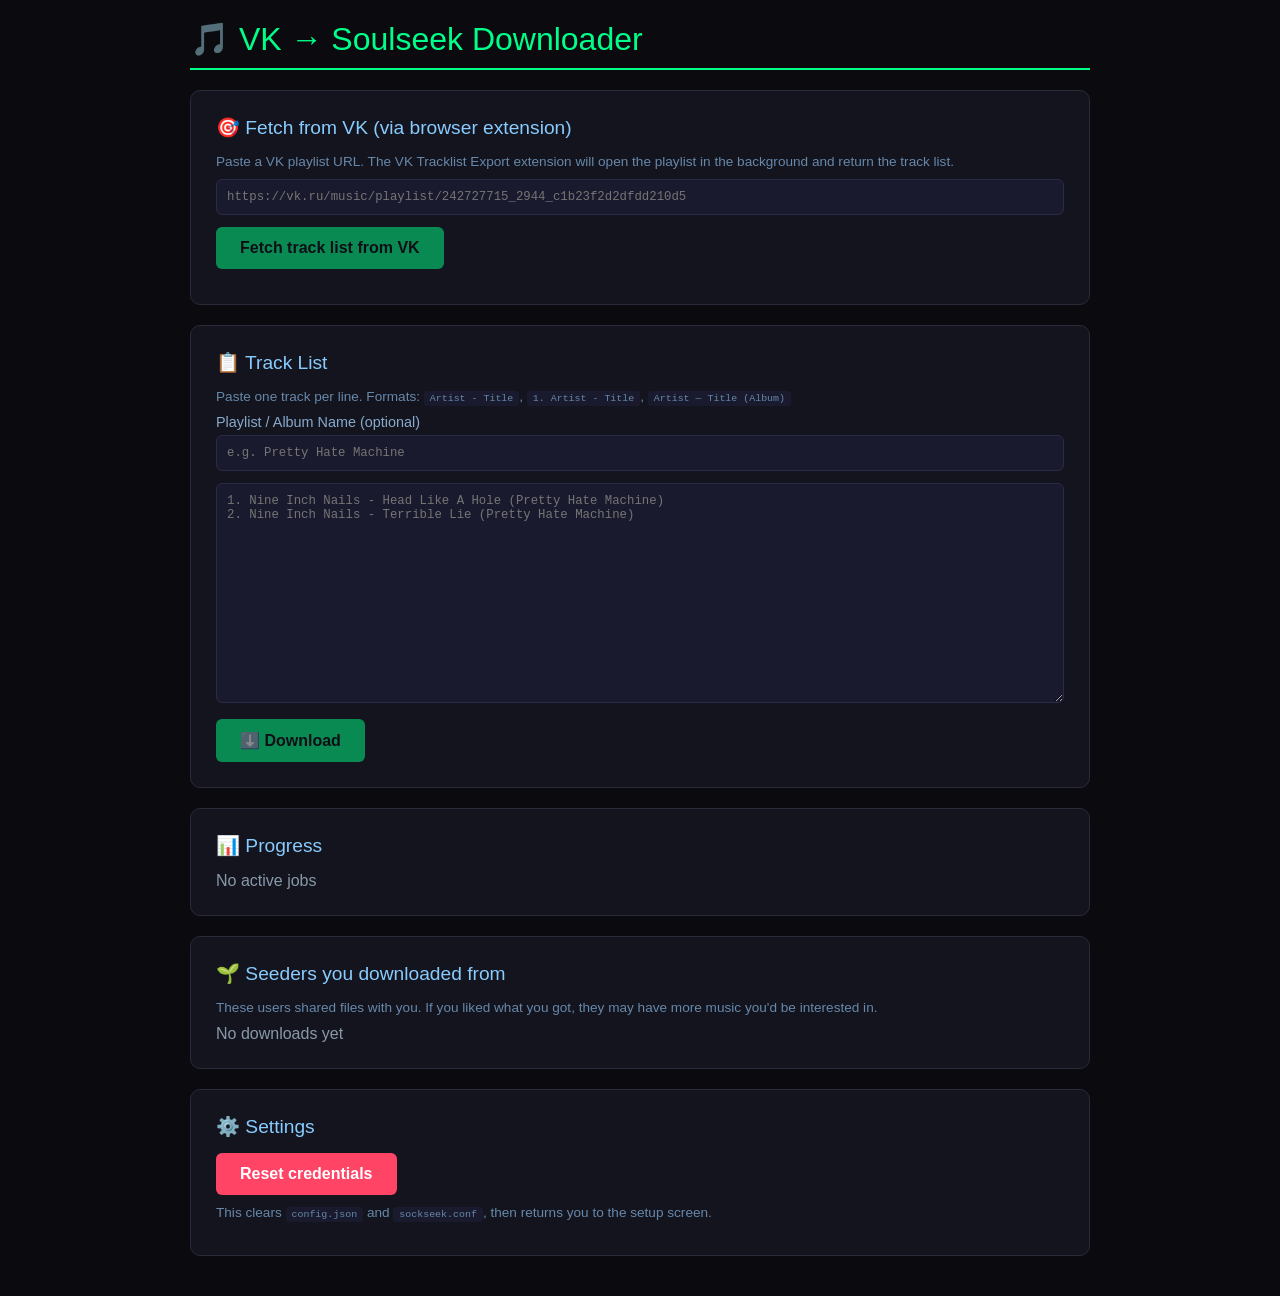
==== index.html @ e68a3dbe "initcomm" ====
<!DOCTYPE html>
<html lang="en">
<head>
    <meta charset="UTF-8">
    <title>VK → Soulseek Downloader</title>
    <link rel="stylesheet" href="/static/style.css">
</head>
<body>
<div class="container">
    <h1>🎵 VK → Soulseek Downloader</h1>

    <div class="card">
        <h2>🎯 Fetch from VK (via browser extension)</h2>
        <p class="hint">
            Paste a VK playlist URL. The VK Tracklist Export extension will open
            the playlist in the background and return the track list.
        </p>
        <input type="text" id="vkUrl"
               placeholder="https://vk.ru/music/playlist/242727715_2944_c1b23f2d2dfdd210d5">
        <button id="vkFetchBtn" disabled>Fetch track list from VK</button>
        <div id="vkStatus" class="hint"></div>
    </div>

    <div class="card">
        <h2>📋 Track List</h2>
        <p class="hint">
            Paste one track per line. Formats: <code>Artist - Title</code>,
            <code>1. Artist - Title</code>, <code>Artist — Title (Album)</code>
        </p>
        <label>Playlist / Album Name (optional)</label>
        <input type="text" id="playlistName" placeholder="e.g. Pretty Hate Machine">
        <textarea id="trackList" placeholder="1. Nine Inch Nails - Head Like A Hole (Pretty Hate Machine)
2. Nine Inch Nails - Terrible Lie (Pretty Hate Machine)"></textarea>
        <button id="downloadBtn" disabled>⬇️ Download</button>
    </div>

    <div class="card">
        <h2>📊 Progress</h2>
        <div id="jobsList">
            <div class="muted">No active jobs</div>
        </div>
    </div>

    <div class="card">
        <h2>🌱 Seeders you downloaded from</h2>
        <p class="hint">
            These users shared files with you. If you liked what you got,
            they may have more music you'd be interested in.
        </p>
        <div id="leechersList">
            <div class="muted">No downloads yet</div>
        </div>
    </div>

    <div class="card">
        <h2>⚙️ Settings</h2>
        <button id="resetBtn" class="danger">Reset credentials</button>
        <p class="hint" style="margin-top:10px;">
            This clears <code>config.json</code> and <code>sockseek.conf</code>,
            then returns you to the setup screen.
        </p>
    </div>
</div>

<script src="/static/app.js"></script>
</body>
</html>
---- static/style.css ----
/* static/style.css */
* { margin: 0; padding: 0; box-sizing: border-box; }
body {
    font-family: 'Segoe UI', sans-serif;
    background: #0a0a0f;
    color: #d0d0d0;
    padding: 20px;
}
.container { max-width: 900px; margin: 0 auto; }

h1 {
    color: #00ff88;
    border-bottom: 2px solid #00ff88;
    padding-bottom: 10px;
    margin-bottom: 20px;
    font-weight: 300;
}

.card {
    background: #14141e;
    border: 1px solid #2a2a3a;
    border-radius: 10px;
    padding: 25px;
    margin-bottom: 20px;
}
.card h2 {
    color: #88ccff;
    margin-bottom: 15px;
    font-weight: 300;
    font-size: 1.2em;
}

label { display: block; margin-bottom: 5px; color: #88aacc; font-size: 0.9em; }

input[type="text"],
textarea {
    width: 100%;
    padding: 10px;
    background: #1a1a2e;
    border: 1px solid #2a2a4a;
    color: #d0d0d0;
    border-radius: 6px;
    margin-bottom: 12px;
    font-family: monospace;
    font-size: 0.95em;
}
input[type="text"]:focus,
textarea:focus { outline: none; border-color: #00ff88; }
textarea { min-height: 220px; resize: vertical; }

button {
    background: #00ff88;
    color: #0a0a0f;
    border: none;
    padding: 12px 24px;
    border-radius: 6px;
    font-weight: bold;
    font-size: 1em;
    cursor: pointer;
}
button:hover { background: #00cc66; }
button:disabled { opacity: 0.5; cursor: not-allowed; }

button.small { padding: 4px 10px; font-size: 0.75em; }
button.danger { background: #ff4466; color: #fff; }
button.danger:hover { background: #cc0033; }

.hint { color: #6688aa; font-size: 0.85em; margin-bottom: 10px; }
.hint code {
    background: #1a1a2e;
    padding: 2px 6px;
    border-radius: 3px;
    font-size: 0.9em;
}
.muted { color: #8899aa; }

.progress { height: 6px; background: #2a2a4a; border-radius: 3px; margin: 8px 0; overflow: hidden; }
.progress-fill { height: 100%; background: #00ff88; transition: width 0.3s; }

.job {
    background: #1a1a2e;
    padding: 12px;
    border-radius: 6px;
    margin-bottom: 8px;
    border-left: 3px solid #ffaa00;
}
.job.complete { border-left-color: #00ff88; }
.job.partial { border-left-color: #ffaa00; }
.job.error { border-left-color: #ff4466; }

.job-header {
    display: flex;
    justify-content: space-between;
    align-items: center;
    margin-bottom: 6px;
}

.job-stats { font-size: 0.8em; color: #8899aa; }

pre {
    background: #0a0a0f;
    padding: 10px;
    border-radius: 6px;
    font-size: 0.75em;
    max-height: 300px;
    overflow-y: auto;
    color: #8899aa;
    margin-top: 8px;
    white-space: pre-wrap;
    word-break: break-all;
}

.leecher-row {
    display: flex;
    justify-content: space-between;
    padding: 6px 0;
    border-bottom: 1px solid #2a2a4a;
}
.leecher-row:last-child { border-bottom: none; }
.leecher-name { color: #88ccff; font-family: monospace; }
.leecher-count { color: #8899aa; font-size: 0.85em; }
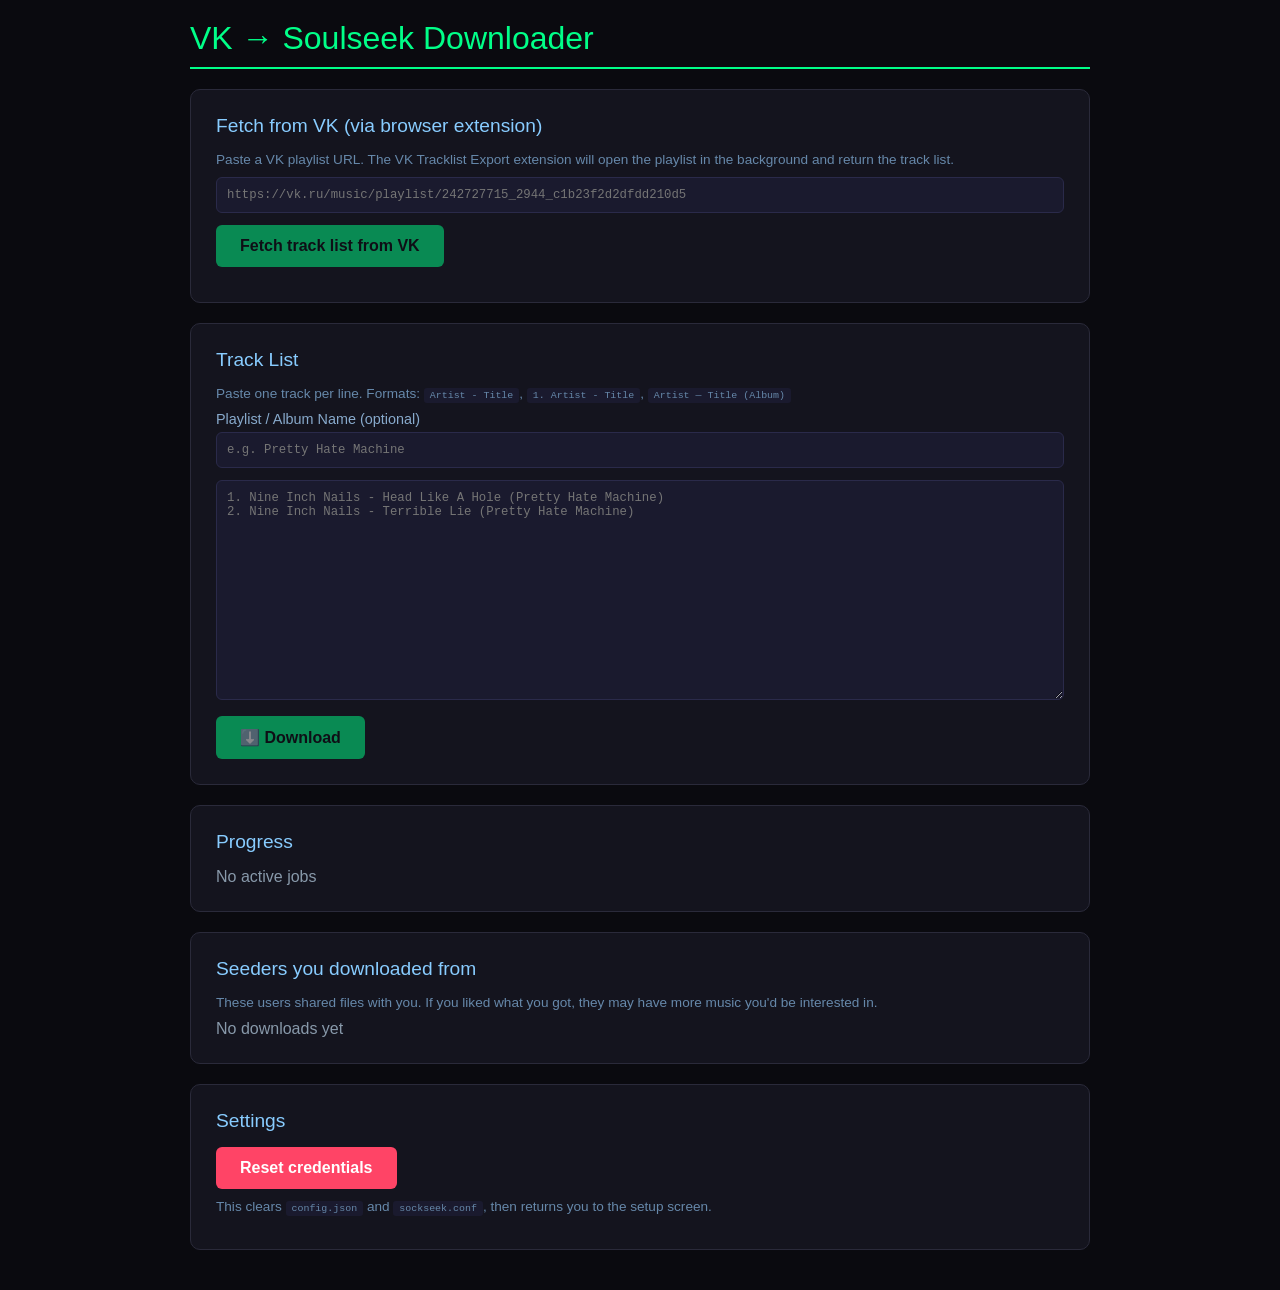
==== commit c5365835: "extension setup" ====
--- a/index.html
+++ b/index.html
@@ -7,10 +7,10 @@
 </head>
 <body>
 <div class="container">
-    <h1>🎵 VK → Soulseek Downloader</h1>
+    <h1>VK → Soulseek Downloader</h1>
 
     <div class="card">
-        <h2>🎯 Fetch from VK (via browser extension)</h2>
+        <h2>Fetch from VK (via browser extension)</h2>
         <p class="hint">
             Paste a VK playlist URL. The VK Tracklist Export extension will open
             the playlist in the background and return the track list.
@@ -22,7 +22,7 @@
     </div>
 
     <div class="card">
-        <h2>📋 Track List</h2>
+        <h2>Track List</h2>
         <p class="hint">
             Paste one track per line. Formats: <code>Artist - Title</code>,
             <code>1. Artist - Title</code>, <code>Artist — Title (Album)</code>
@@ -35,14 +35,14 @@
     </div>
 
     <div class="card">
-        <h2>📊 Progress</h2>
+        <h2>Progress</h2>
         <div id="jobsList">
             <div class="muted">No active jobs</div>
         </div>
     </div>
 
     <div class="card">
-        <h2>🌱 Seeders you downloaded from</h2>
+        <h2>Seeders you downloaded from</h2>
         <p class="hint">
             These users shared files with you. If you liked what you got,
             they may have more music you'd be interested in.
@@ -53,7 +53,7 @@
     </div>
 
     <div class="card">
-        <h2>⚙️ Settings</h2>
+        <h2>Settings</h2>
         <button id="resetBtn" class="danger">Reset credentials</button>
         <p class="hint" style="margin-top:10px;">
             This clears <code>config.json</code> and <code>sockseek.conf</code>,
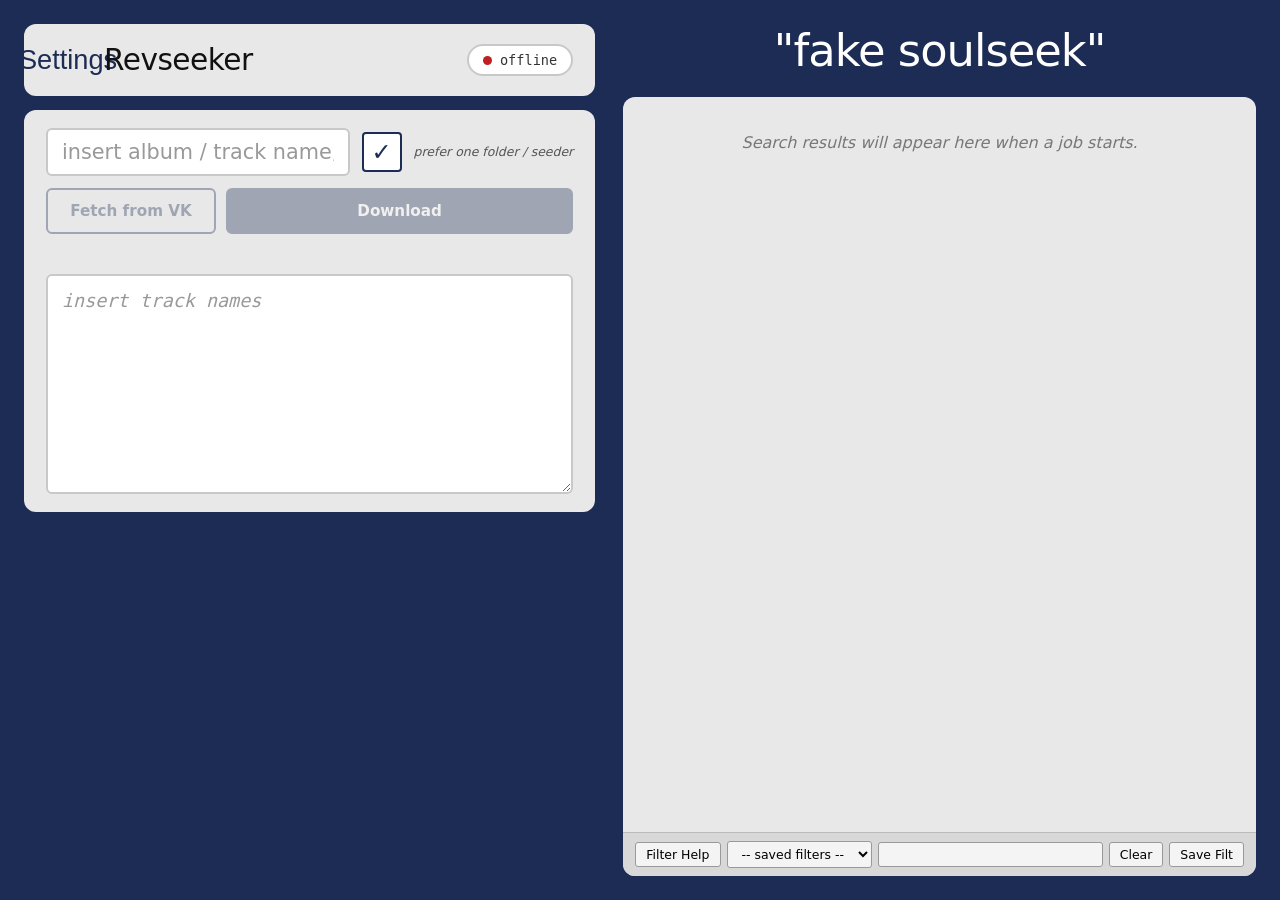
==== commit eced8b22: "frontend v2 - works only on chromium (no firefox)" ====
--- a/index.html
+++ b/index.html
@@ -2,63 +2,105 @@
 <html lang="en">
 <head>
     <meta charset="UTF-8">
-    <title>VK → Soulseek Downloader</title>
+    <title>Revseeker</title>
     <link rel="stylesheet" href="/static/style.css">
 </head>
 <body>
-<div class="container">
-    <h1>VK → Soulseek Downloader</h1>
+<div class="app">
 
-    <div class="card">
-        <h2>Fetch from VK (via browser extension)</h2>
-        <p class="hint">
-            Paste a VK playlist URL. The VK Tracklist Export extension will open
-            the playlist in the background and return the track list.
-        </p>
-        <input type="text" id="vkUrl"
-               placeholder="https://vk.ru/music/playlist/242727715_2944_c1b23f2d2dfdd210d5">
-        <button id="vkFetchBtn" disabled>Fetch track list from VK</button>
-        <div id="vkStatus" class="hint"></div>
+    <!-- LEFT COLUMN -->
+    <div class="left">
+
+        <header class="brand">
+            <button class="brand-btn" id="settingsBtn" title="Settings" aria-label="Open settings">Settings</button>
+            <div class="brand-name">Revseeker</div>
+            <div class="brand-spacer"></div>
+            <div class="account-chip" id="accountChip">
+                <span class="dot" id="accountDot"></span>
+                <span id="accountLabel">checking</span>
+            </div>
+        </header>
+
+        <div class="settings-panel hidden" id="settingsPanel">
+            <div class="settings-row">
+                <div>
+                    <div class="settings-title">Soulseek account</div>
+                    <div class="settings-value" id="settingsUser">&mdash;</div>
+                </div>
+                <button id="resetBtn" class="danger-btn">Reset credentials</button>
+            </div>
+            <div class="settings-row">
+                <div>
+                    <div class="settings-title">Download folder</div>
+                    <div class="settings-value" id="settingsOutput">&mdash;</div>
+                </div>
+            </div>
+            <div class="settings-hint">
+                Resetting clears <code>config.json</code> and <code>sockseek.conf</code>,
+                then returns you to the setup screen.
+            </div>
+        </div>
+
+        <div class="input-block">
+
+            <div class="album-row">
+                <input type="text" id="albumOrLink"
+                       placeholder="insert album / track name, or paste a VK playlist URL"
+                       spellcheck="false">
+                <label class="tickbox" title="Keep every track from one seeder folder">
+                    <input type="checkbox" id="preferOneSeeder" checked>
+                    <span class="box"></span>
+                </label>
+                <span class="tick-hint">prefer one folder / seeder</span>
+            </div>
+
+            <div class="action-row">
+                <button id="vkFetchBtn" class="secondary" disabled>Fetch from VK</button>
+                <button id="downloadBtn" class="primary" disabled>Download</button>
+            </div>
+
+            <div id="vkStatus" class="status"></div>
+
+            <textarea id="trackList"
+                      placeholder="insert track names"
+                      spellcheck="false"></textarea>
+        </div>
+
+        <div class="logs-block hidden" id="logsBlock">
+            <div class="logs-header">
+                <div class="logs-title">logs</div>
+                <button class="ghost-sm" id="clearLogsBtn" title="Hide finished jobs">clear finished</button>
+            </div>
+            <div id="jobsList" class="logs-body"></div>
+        </div>
+
+        <div class="seeders-block hidden" id="seedersBlock">
+            <div class="logs-title">seeders</div>
+            <div id="leechersList" class="logs-body"></div>
+        </div>
+
     </div>
 
-    <div class="card">
-        <h2>Track List</h2>
-        <p class="hint">
-            Paste one track per line. Formats: <code>Artist - Title</code>,
-            <code>1. Artist - Title</code>, <code>Artist — Title (Album)</code>
-        </p>
-        <label>Playlist / Album Name (optional)</label>
-        <input type="text" id="playlistName" placeholder="e.g. Pretty Hate Machine">
-        <textarea id="trackList" placeholder="1. Nine Inch Nails - Head Like A Hole (Pretty Hate Machine)
-2. Nine Inch Nails - Terrible Lie (Pretty Hate Machine)"></textarea>
-        <button id="downloadBtn" disabled>⬇️ Download</button>
-    </div>
+    <!-- RIGHT COLUMN -->
+    <div class="right">
 
-    <div class="card">
-        <h2>Progress</h2>
-        <div id="jobsList">
-            <div class="muted">No active jobs</div>
+        <h1 class="right-heading">"fake soulseek"</h1>
+
+        <div class="browse-window">
+            <div class="browse-scroll" id="browseScroll">
+                <div class="muted" style="padding: 24px; text-align: center;">
+                    Search results will appear here when a job starts.
+                </div>
+            </div>
+
+            <div class="browse-footer">
+                <button class="bf-btn">Filter Help</button>
+                <select class="bf-select"><option>-- saved filters --</option></select>
+                <input type="text" class="bf-input">
+                <button class="bf-btn">Clear</button>
+                <button class="bf-btn">Save Filt</button>
+            </div>
         </div>
-    </div>
-
-    <div class="card">
-        <h2>Seeders you downloaded from</h2>
-        <p class="hint">
-            These users shared files with you. If you liked what you got,
-            they may have more music you'd be interested in.
-        </p>
-        <div id="leechersList">
-            <div class="muted">No downloads yet</div>
-        </div>
-    </div>
-
-    <div class="card">
-        <h2>Settings</h2>
-        <button id="resetBtn" class="danger">Reset credentials</button>
-        <p class="hint" style="margin-top:10px;">
-            This clears <code>config.json</code> and <code>sockseek.conf</code>,
-            then returns you to the setup screen.
-        </p>
     </div>
 </div>
 
--- a/static/style.css
+++ b/static/style.css
@@ -1,121 +1,558 @@
 /* static/style.css */
 * { margin: 0; padding: 0; box-sizing: border-box; }
+
 body {
-    font-family: 'Segoe UI', sans-serif;
-    background: #0a0a0f;
-    color: #d0d0d0;
-    padding: 20px;
-}
-.container { max-width: 900px; margin: 0 auto; }
-
-h1 {
-    color: #00ff88;
-    border-bottom: 2px solid #00ff88;
-    padding-bottom: 10px;
-    margin-bottom: 20px;
-    font-weight: 300;
-}
-
-.card {
-    background: #14141e;
-    border: 1px solid #2a2a3a;
+    font-family: 'Segoe UI', 'Inter', system-ui, sans-serif;
+    background: #1c2c54;
+    color: #111;
+    height: 100vh;
+    overflow: hidden;
+}
+
+.app {
+    display: grid;
+    grid-template-columns: minmax(520px, 1fr) minmax(520px, 1.1fr);
+    gap: 24px;
+    height: 100vh;
+    padding: 24px;
+}
+
+/* ─────────────────────────── LEFT ─────────────────────────── */
+
+.left {
+    display: flex;
+    flex-direction: column;
+    gap: 14px;
+    overflow-y: auto;
+    padding-right: 4px;
+}
+
+.brand {
+    display: flex;
+    align-items: center;
+    gap: 14px;
+    background: #e8e8e8;
+    padding: 14px 22px;
+    border-radius: 12px;
+    flex-shrink: 0;
+}
+.brand-btn {
+    width: 44px;
+    height: 44px;
+    border: none;
+    background: transparent;
+    font-size: 1.7em;
+    color: #1c2c54;
+    cursor: pointer;
+    border-radius: 8px;
+    display: flex;
+    align-items: center;
+    justify-content: center;
+    transition: background 0.15s;
+    padding: 0;
+}
+.brand-btn:hover { background: #d4d4d4; }
+.brand-btn:active { background: #b8b8b8; }
+.brand-name {
+    font-size: 1.85em;
+    font-weight: 400;
+    color: #111;
+    letter-spacing: -0.5px;
+    user-select: none;
+}
+.brand-spacer { flex: 1; }
+.account-chip {
+    display: flex;
+    align-items: center;
+    gap: 8px;
+    padding: 6px 14px;
+    background: #fff;
+    border: 2px solid #c8c8c8;
+    border-radius: 999px;
+    font-size: 0.85em;
+    color: #333;
+    font-family: 'Consolas', monospace;
+}
+.account-chip .dot {
+    width: 9px; height: 9px;
+    border-radius: 50%;
+    background: #999;
+    flex-shrink: 0;
+}
+.account-chip.ok .dot   { background: #1a7a3a; }
+.account-chip.warn .dot { background: #c08020; }
+.account-chip.bad .dot  { background: #c02020; }
+
+/* ──────────── Banners (warnings) ──────────── */
+
+.banner {
+    display: flex;
+    align-items: flex-start;
+    gap: 14px;
+    background: #fff3e0;
+    border: 2px solid #e8a648;
     border-radius: 10px;
-    padding: 25px;
-    margin-bottom: 20px;
-}
-.card h2 {
-    color: #88ccff;
-    margin-bottom: 15px;
-    font-weight: 300;
-    font-size: 1.2em;
-}
-
-label { display: block; margin-bottom: 5px; color: #88aacc; font-size: 0.9em; }
-
-input[type="text"],
-textarea {
+    padding: 14px 18px;
+    flex-shrink: 0;
+}
+.banner-icon {
+    font-size: 1.5em;
+    color: #c07010;
+    line-height: 1;
+    flex-shrink: 0;
+}
+.banner-body { flex: 1; }
+.banner-title {
+    font-weight: 600;
+    color: #8a5010;
+    margin-bottom: 4px;
+    font-size: 0.95em;
+}
+.banner-text {
+    font-size: 0.85em;
+    color: #6a4010;
+    line-height: 1.45;
+}
+.banner-text code {
+    background: #f0d8b8;
+    padding: 1px 5px;
+    border-radius: 3px;
+    font-size: 0.95em;
+}
+.banner-btn {
+    padding: 7px 16px;
+    background: #e8a648;
+    border: none;
+    color: #fff;
+    border-radius: 6px;
+    font-weight: 600;
+    font-size: 0.85em;
+    cursor: pointer;
+    font-family: inherit;
+    flex-shrink: 0;
+}
+.banner-btn:hover { background: #c08010; }
+.banner-input-row {
+    display: flex;
+    gap: 8px;
+    margin-top: 10px;
+}
+.banner-input-row input {
+    flex: 1;
+    padding: 8px 12px;
+    border: 2px solid #e8a648;
+    border-radius: 6px;
+    font-family: 'Consolas', monospace;
+    font-size: 0.9em;
+    background: #fff;
+}
+.banner-input-row input:focus { outline: none; border-color: #c08010; }
+
+/* ──────────── Settings panel ──────────── */
+
+.settings-panel {
+    background: #e8e8e8;
+    border-radius: 12px;
+    padding: 18px 24px;
+    display: flex;
+    flex-direction: column;
+    gap: 14px;
+    flex-shrink: 0;
+}
+.settings-row {
+    display: flex;
+    justify-content: space-between;
+    align-items: center;
+    gap: 16px;
+}
+.settings-title {
+    font-size: 0.75em;
+    color: #666;
+    text-transform: uppercase;
+    letter-spacing: 0.5px;
+    margin-bottom: 2px;
+}
+.settings-value {
+    font-family: 'Consolas', monospace;
+    font-size: 0.92em;
+    color: #111;
+    word-break: break-all;
+}
+.settings-hint {
+    font-size: 0.78em;
+    color: #555;
+    border-top: 1px solid #d0d0d0;
+    padding-top: 10px;
+    line-height: 1.4;
+}
+.settings-hint code {
+    background: #d8d8d8;
+    padding: 1px 5px;
+    border-radius: 3px;
+}
+.danger-btn {
+    padding: 8px 14px;
+    background: transparent;
+    border: 2px solid #c02020;
+    color: #c02020;
+    border-radius: 6px;
+    font-weight: 600;
+    font-size: 0.85em;
+    cursor: pointer;
+    font-family: inherit;
+    flex-shrink: 0;
+}
+.danger-btn:hover { background: #c02020; color: #fff; }
+
+/* ──────────── Input block ──────────── */
+
+.input-block {
+    background: #e8e8e8;
+    border-radius: 12px;
+    padding: 18px 22px;
+    display: flex;
+    flex-direction: column;
+    gap: 12px;
+    flex-shrink: 0;
+}
+
+.album-row {
+    display: flex;
+    align-items: center;
+    gap: 12px;
+}
+#albumOrLink {
+    flex: 1;
+    font-size: 1.3em;
+    padding: 10px 14px;
+    background: #fff;
+    border: 2px solid #c8c8c8;
+    border-radius: 6px;
+    font-family: inherit;
+}
+#albumOrLink:focus { outline: none; border-color: #1c2c54; }
+#albumOrLink::placeholder { color: #999; }
+
+.tickbox {
+    display: flex;
+    align-items: center;
+    cursor: pointer;
+    flex-shrink: 0;
+}
+.tickbox input { display: none; }
+.tickbox .box {
+    width: 40px;
+    height: 40px;
+    background: #fff;
+    border: 2px solid #c8c8c8;
+    border-radius: 4px;
+    position: relative;
+    transition: border-color 0.15s;
+}
+.tickbox:hover .box { border-color: #1c2c54; }
+.tickbox input:checked + .box { border-color: #1c2c54; }
+.tickbox input:checked + .box::after {
+    content: '✓';
+    position: absolute;
+    inset: 0;
+    display: flex;
+    align-items: center;
+    justify-content: center;
+    color: #1c2c54;
+    font-weight: bold;
+    font-size: 1.5em;
+}
+.tick-hint {
+    font-size: 0.78em;
+    color: #555;
+    font-style: italic;
+    max-width: 160px;
+    line-height: 1.3;
+}
+
+.action-row {
+    display: flex;
+    gap: 10px;
+}
+.action-row button {
+    padding: 12px 22px;
+    border: 2px solid #1c2c54;
+    background: transparent;
+    color: #1c2c54;
+    font-weight: 600;
+    font-size: 0.95em;
+    border-radius: 6px;
+    cursor: pointer;
+    font-family: inherit;
+    transition: background 0.15s, color 0.15s;
+}
+.action-row button:hover:not(:disabled) {
+    background: #1c2c54;
+    color: #fff;
+}
+.action-row button:disabled { opacity: 0.35; cursor: not-allowed; }
+
+.action-row button.primary {
+    background: #1c2c54;
+    color: #fff;
+    flex: 1;
+}
+.action-row button.primary:hover:not(:disabled) { background: #2a3f70; }
+.action-row button.secondary { min-width: 170px; }
+
+.status {
+    font-size: 0.85em;
+    min-height: 1.2em;
+    color: #1c2c54;
+    line-height: 1.4;
+}
+.status.error { color: #c02020; }
+.status.success { color: #1a7a3a; }
+.status.info { color: #1c2c54; }
+
+#trackList {
     width: 100%;
-    padding: 10px;
-    background: #1a1a2e;
-    border: 1px solid #2a2a4a;
-    color: #d0d0d0;
+    min-height: 220px;
+    background: #fff;
+    border: 2px solid #c8c8c8;
     border-radius: 6px;
-    margin-bottom: 12px;
-    font-family: monospace;
+    padding: 12px 14px;
+    font-size: 1.15em;
+    font-family: 'Consolas', monospace;
+    resize: vertical;
+    line-height: 1.4;
+}
+#trackList:focus { outline: none; border-color: #1c2c54; }
+#trackList::placeholder { color: #999; font-style: italic; }
+
+/* ──────────── Logs + Seeders ──────────── */
+
+.logs-block, .seeders-block {
+    background: #e8e8e8;
+    border-radius: 12px;
+    padding: 14px 20px 18px;
+    display: flex;
+    flex-direction: column;
+    min-height: 0;
+    flex-shrink: 0;
+}
+.logs-header {
+    display: flex;
+    justify-content: space-between;
+    align-items: center;
+    margin-bottom: 8px;
+}
+.logs-title {
+    font-size: 1.35em;
+    color: #111;
+    font-weight: 400;
+}
+.logs-body {
+    overflow-y: auto;
+    font-family: 'Consolas', monospace;
+    font-size: 0.78em;
+    line-height: 1.5;
+    max-height: 340px;
+    flex: 1;
+    min-height: 40px;
+}
+.seeders-block .logs-body { max-height: 180px; }
+
+.ghost-sm {
+    background: transparent;
+    border: 1px solid #999;
+    color: #555;
+    padding: 3px 10px;
+    border-radius: 4px;
+    font-size: 0.75em;
+    cursor: pointer;
+    font-family: inherit;
+}
+.ghost-sm:hover { background: #dcdcdc; color: #111; }
+
+.muted { color: #777; font-style: italic; font-family: inherit; }
+
+.job {
+    padding: 8px 12px;
+    background: #fff;
+    border-left: 3px solid #1c2c54;
+    border-radius: 4px;
+    margin-bottom: 6px;
+    font-family: 'Consolas', monospace;
+}
+.job.complete { border-left-color: #1a7a3a; }
+.job.partial  { border-left-color: #c08020; }
+.job.error    { border-left-color: #c02020; }
+.job.running  { border-left-color: #1c2c54; }
+.job.starting { border-left-color: #1c2c54; }
+.job.searching { border-left-color: #7a3ab0; }
+
+.job-header {
+    display: flex;
+    justify-content: space-between;
+    align-items: center;
+    margin-bottom: 4px;
     font-size: 0.95em;
 }
-input[type="text"]:focus,
-textarea:focus { outline: none; border-color: #00ff88; }
-textarea { min-height: 220px; resize: vertical; }
-
-button {
-    background: #00ff88;
-    color: #0a0a0f;
-    border: none;
-    padding: 12px 24px;
-    border-radius: 6px;
-    font-weight: bold;
-    font-size: 1em;
-    cursor: pointer;
-}
-button:hover { background: #00cc66; }
-button:disabled { opacity: 0.5; cursor: not-allowed; }
-
-button.small { padding: 4px 10px; font-size: 0.75em; }
-button.danger { background: #ff4466; color: #fff; }
-button.danger:hover { background: #cc0033; }
-
-.hint { color: #6688aa; font-size: 0.85em; margin-bottom: 10px; }
-.hint code {
-    background: #1a1a2e;
-    padding: 2px 6px;
+.job button.small {
+    padding: 2px 8px;
+    font-size: 0.85em;
+    background: transparent;
+    border: 1px solid #999;
     border-radius: 3px;
-    font-size: 0.9em;
-}
-.muted { color: #8899aa; }
-
-.progress { height: 6px; background: #2a2a4a; border-radius: 3px; margin: 8px 0; overflow: hidden; }
-.progress-fill { height: 100%; background: #00ff88; transition: width 0.3s; }
-
-.job {
-    background: #1a1a2e;
-    padding: 12px;
-    border-radius: 6px;
-    margin-bottom: 8px;
-    border-left: 3px solid #ffaa00;
-}
-.job.complete { border-left-color: #00ff88; }
-.job.partial { border-left-color: #ffaa00; }
-.job.error { border-left-color: #ff4466; }
-
-.job-header {
-    display: flex;
-    justify-content: space-between;
-    align-items: center;
-    margin-bottom: 6px;
-}
-
-.job-stats { font-size: 0.8em; color: #8899aa; }
-
-pre {
-    background: #0a0a0f;
-    padding: 10px;
-    border-radius: 6px;
-    font-size: 0.75em;
-    max-height: 300px;
+    cursor: pointer;
+    font-family: inherit;
+}
+.job button.small:hover { background: #eee; }
+.job-stats { font-size: 0.9em; color: #555; }
+.job pre {
+    margin-top: 6px;
+    font-size: 0.85em;
+    max-height: 120px;
     overflow-y: auto;
-    color: #8899aa;
-    margin-top: 8px;
+    color: #444;
     white-space: pre-wrap;
     word-break: break-all;
-}
+    font-family: inherit;
+}
+.progress {
+    height: 3px;
+    background: #ccc;
+    border-radius: 2px;
+    margin: 6px 0;
+    overflow: hidden;
+}
+.progress-fill {
+    height: 100%;
+    background: #1c2c54;
+    transition: width 0.3s;
+}
+.job.running .progress-fill,
+.job.searching .progress-fill { background: #1c2c54; }
+.job.complete .progress-fill  { background: #1a7a3a; }
+.job.partial .progress-fill   { background: #c08020; }
+.job.error .progress-fill     { background: #c02020; }
 
 .leecher-row {
     display: flex;
     justify-content: space-between;
-    padding: 6px 0;
-    border-bottom: 1px solid #2a2a4a;
+    padding: 4px 0;
+    border-bottom: 1px solid #d0d0d0;
+    font-family: 'Consolas', monospace;
 }
 .leecher-row:last-child { border-bottom: none; }
-.leecher-name { color: #88ccff; font-family: monospace; }
-.leecher-count { color: #8899aa; font-size: 0.85em; }+.leecher-name  { color: #1c2c54; }
+.leecher-count { color: #777; }
+
+/* ─────────────────────────── RIGHT ─────────────────────────── */
+
+.right {
+    display: flex;
+    flex-direction: column;
+    overflow: hidden;
+}
+
+.right-heading {
+    font-size: 2.8em;
+    font-weight: 400;
+    color: #fff;
+    text-align: center;
+    margin-bottom: 20px;
+    letter-spacing: -1px;
+    flex-shrink: 0;
+    user-select: none;
+}
+
+.browse-window {
+    background: #e8e8e8;
+    border-radius: 12px;
+    flex: 1;
+    display: flex;
+    flex-direction: column;
+    overflow: hidden;
+}
+
+.browse-scroll {
+    flex: 1;
+    overflow-y: auto;
+    padding: 12px 0;
+}
+
+.browse-folder { margin-bottom: 4px; }
+
+.folder-path {
+    background: #fff;
+    padding: 4px 12px;
+    font-family: 'Consolas', monospace;
+    font-size: 0.82em;
+    color: #333;
+    border-top: 1px solid #ccc;
+    border-bottom: 1px solid #ccc;
+}
+
+.file-table {
+    width: 100%;
+    border-collapse: collapse;
+    font-family: 'Consolas', monospace;
+    font-size: 0.78em;
+    background: #fff;
+}
+.file-table thead th {
+    background: #d8d8d8;
+    text-align: left;
+    padding: 4px 10px;
+    font-weight: 600;
+    border-bottom: 1px solid #bbb;
+    position: sticky;
+    top: 0;
+}
+.file-table thead th:nth-child(2),
+.file-table thead th:nth-child(3) { text-align: right; }
+.file-table tbody td {
+    padding: 3px 10px;
+    border-bottom: 1px solid #eee;
+}
+.file-table tbody td:nth-child(1) { width: 55%; }
+.file-table tbody td:nth-child(2) { text-align: right; width: 20%; }
+.file-table tbody td:nth-child(3) { text-align: right; width: 25%; color: #555; }
+.file-table tr:hover td { background: #eef3ff; }
+
+.browse-footer {
+    display: flex;
+    align-items: center;
+    gap: 6px;
+    padding: 8px 12px;
+    background: #d8d8d8;
+    border-top: 1px solid #bbb;
+    flex-shrink: 0;
+}
+.bf-btn, .bf-select, .bf-input {
+    font-family: inherit;
+    font-size: 0.78em;
+    padding: 4px 10px;
+    border: 1px solid #999;
+    background: #f4f4f4;
+    border-radius: 3px;
+}
+.bf-btn { cursor: pointer; }
+.bf-btn:hover { background: #fff; }
+.bf-input { flex: 1; }
+
+/* ──────────── Scrollbars ──────────── */
+
+::-webkit-scrollbar { width: 8px; height: 8px; }
+::-webkit-scrollbar-track { background: transparent; }
+::-webkit-scrollbar-thumb { background: #aaa; border-radius: 4px; }
+::-webkit-scrollbar-thumb:hover { background: #888; }
+
+/* ──────────── Responsive ──────────── */
+
+@media (max-width: 1100px) {
+    body { overflow: auto; height: auto; }
+    .app { grid-template-columns: 1fr; height: auto; overflow: visible; }
+    .left { overflow: visible; }
+}
+
+/* ──────────── Utility ──────────── */
+
+.hidden { display: none !important; }
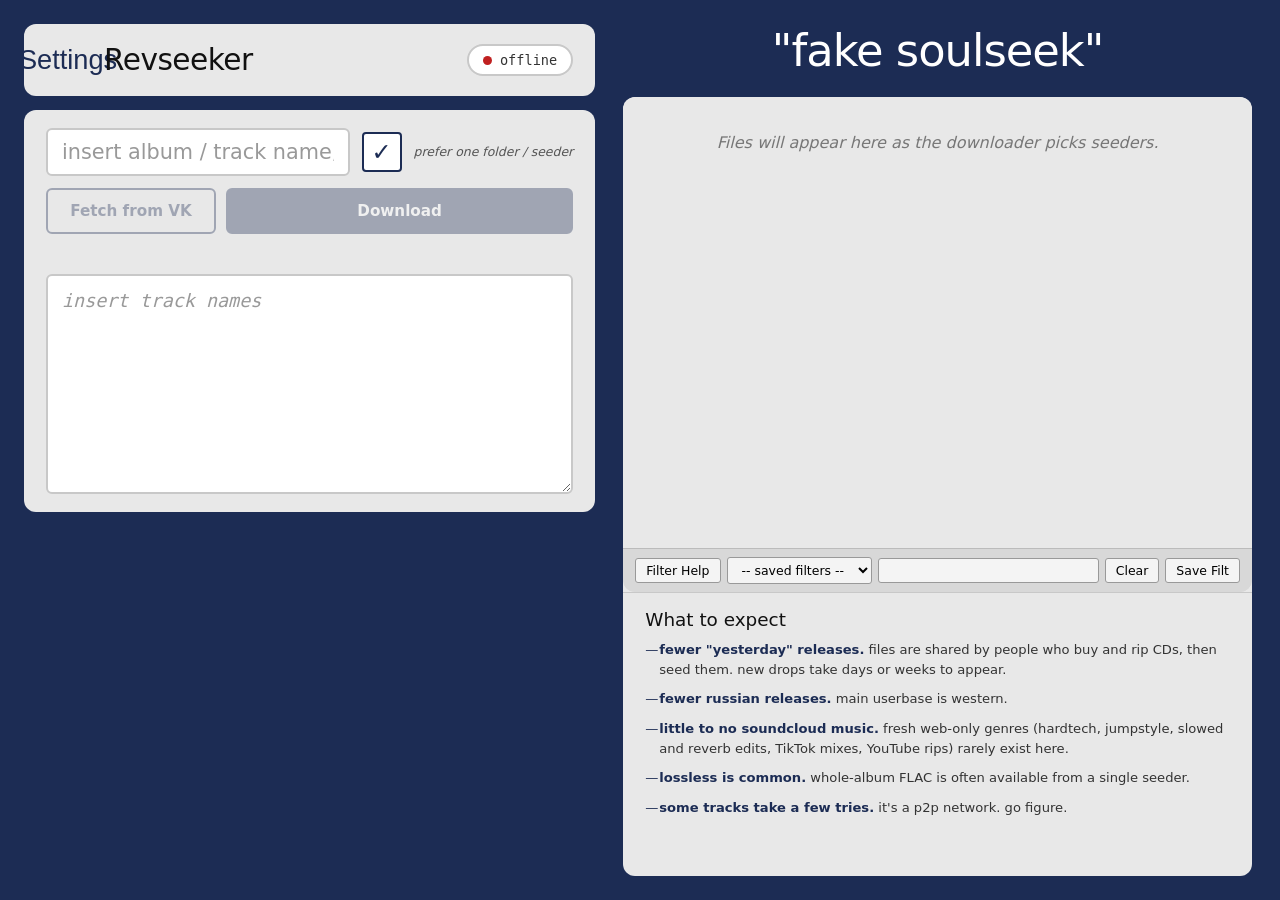
==== commit 346e2644: "yep" ====
--- a/index.html
+++ b/index.html
@@ -81,28 +81,62 @@
 
     </div>
 
-    <!-- RIGHT COLUMN -->
+            <!-- RIGHT COLUMN -->
     <div class="right">
 
         <h1 class="right-heading">"fake soulseek"</h1>
 
-        <div class="browse-window">
-            <div class="browse-scroll" id="browseScroll">
-                <div class="muted" style="padding: 24px; text-align: center;">
-                    Search results will appear here when a job starts.
+        <div class="right-surface">
+
+            <div class="browse-window">
+                <div class="browse-scroll" id="browseScroll">
+                    <div class="muted" style="padding: 24px; text-align: center;">
+                        Files will appear here as the downloader picks seeders.
+                    </div>
+                </div>
+
+                <div class="browse-footer">
+                    <button class="bf-btn">Filter Help</button>
+                    <select class="bf-select"><option>-- saved filters --</option></select>
+                    <input type="text" class="bf-input">
+                    <button class="bf-btn">Clear</button>
+                    <button class="bf-btn">Save Filt</button>
                 </div>
             </div>
 
-            <div class="browse-footer">
-                <button class="bf-btn">Filter Help</button>
-                <select class="bf-select"><option>-- saved filters --</option></select>
-                <input type="text" class="bf-input">
-                <button class="bf-btn">Clear</button>
-                <button class="bf-btn">Save Filt</button>
+            <div class="expect-panel">
+                <div class="expect-title">What to expect</div>
+                <ul class="expect-list">
+                    <li>
+                        <strong>fewer "yesterday" releases.</strong>
+                        files are shared by people who buy and rip CDs, then seed them.
+                        new drops take days or weeks to appear.
+                    </li>
+                    <li>
+                        <strong>fewer russian releases.</strong>
+                        main userbase is western.
+                    </li>
+                    <li>
+                        <strong>little to no soundcloud music.</strong>
+                        fresh web-only genres (hardtech, jumpstyle, slowed and
+                        reverb edits, TikTok mixes, YouTube rips) rarely exist here.
+                        
+                    </li>
+                    <li>
+                        <strong>lossless is common.</strong>
+                        whole-album FLAC is often available from a single seeder.
+                        
+                    </li>
+                    <li>
+                        <strong>some tracks take a few tries.</strong>
+                        it's a p2p network. go figure.
+                    </li>
+                </ul>
             </div>
+
         </div>
+
     </div>
-</div>
 
 <script src="/static/app.js"></script>
 </body>
--- a/static/style.css
+++ b/static/style.css
@@ -309,7 +309,31 @@
 .status.error { color: #c02020; }
 .status.success { color: #1a7a3a; }
 .status.info { color: #1c2c54; }
-
+/* Status dots in the fake soulseek table */
+.status-dot {
+    display: inline-block;
+    width: 10px;
+    height: 10px;
+    border-radius: 50%;
+    vertical-align: middle;
+}
+.dot-active { background: #1c6ec8; animation: pulse 1.2s ease-in-out infinite; }
+.dot-done   { background: #1a7a3a; }
+.dot-failed { background: #c02020; }
+
+@keyframes pulse {
+    0%, 100% { opacity: 1.0; }
+    50%      { opacity: 0.35; }
+}
+
+.file-table thead th:nth-child(1) { width: 24px; text-align: center; }
+.file-table tbody td.dot-cell {
+    width: 24px;
+    text-align: center;
+    padding: 3px 4px;
+}
+.file-table tbody td:nth-child(2) { width: 55%; }
+.file-table tbody td:nth-child(3) { width: 40%; color: #666; font-size: 0.95em; }
 #trackList {
     width: 100%;
     min-height: 220px;
@@ -450,6 +474,7 @@
     display: flex;
     flex-direction: column;
     overflow: hidden;
+    padding-right: 4px;
 }
 
 .right-heading {
@@ -555,4 +580,78 @@
 
 /* ──────────── Utility ──────────── */
 
-.hidden { display: none !important; }+.hidden { display: none !important; }
+/* Single grey surface for the whole right column body */
+.right-surface {
+    background: #e8e8e8;
+    border-radius: 12px;
+    display: flex;
+    flex-direction: column;
+    overflow: hidden;
+    flex: 1;
+    min-height: 0;
+}
+
+/* Live feed sits inside the surface */
+.browse-window {
+    display: flex;
+    flex-direction: column;
+    overflow: hidden;
+    flex: 1 1 auto;
+    min-height: 0;
+    max-height: 55vh;
+}
+
+/* Footer separator stays inside the surface */
+.browse-footer {
+    display: flex;
+    align-items: center;
+    gap: 6px;
+    padding: 8px 12px;
+    background: #d8d8d8;
+    border-top: 1px solid #bbb;
+    flex-shrink: 0;
+}
+
+/* Disclaimer shares the same grey, separated by a divider */
+.expect-panel {
+    padding: 16px 22px 18px;
+    border-top: 1px solid #c8c8c8;
+    flex-shrink: 0;
+}
+
+.expect-title {
+    font-size: 1.15em;
+    color: #111;
+    margin-bottom: 10px;
+    font-weight: 400;
+}
+
+.expect-list {
+    list-style: none;
+    padding: 0;
+    margin: 0;
+    display: flex;
+    flex-direction: column;
+    gap: 10px;
+}
+
+.expect-list li {
+    font-size: 0.82em;
+    line-height: 1.5;
+    color: #333;
+    padding-left: 14px;
+    position: relative;
+}
+
+.expect-list li::before {
+    content: '\2014';
+    position: absolute;
+    left: 0;
+    color: #1c2c54;
+}
+
+.expect-list strong {
+    color: #1c2c54;
+    font-weight: 600;
+}
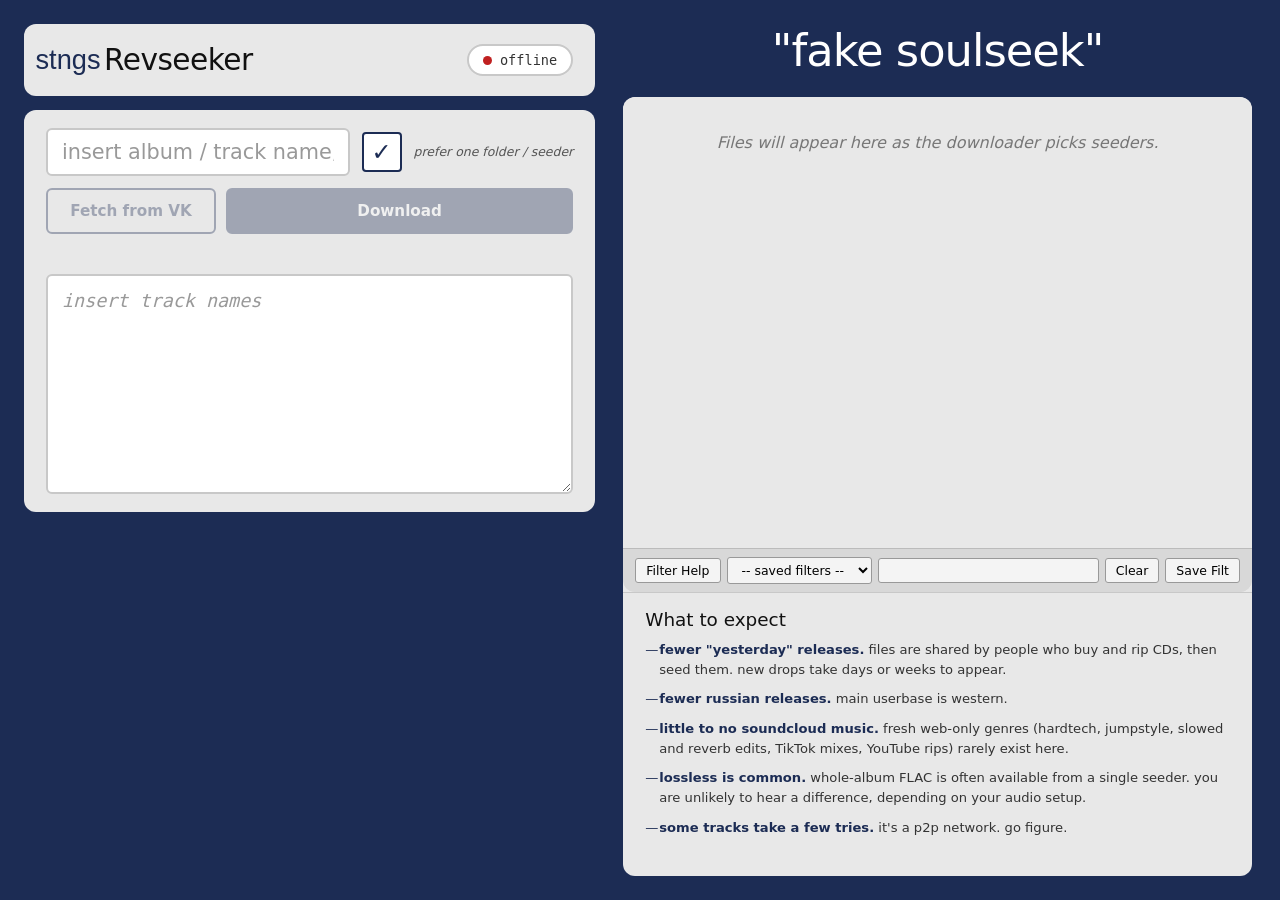
==== commit 55b1542d: "uh huh" ====
--- a/index.html
+++ b/index.html
@@ -12,7 +12,7 @@
     <div class="left">
 
         <header class="brand">
-            <button class="brand-btn" id="settingsBtn" title="Settings" aria-label="Open settings">Settings</button>
+            <button class="brand-btn" id="settingsBtn" title="Settings" aria-label="Open settings">stngs</button>
             <div class="brand-name">Revseeker</div>
             <div class="brand-spacer"></div>
             <div class="account-chip" id="accountChip">
@@ -124,7 +124,8 @@
                     </li>
                     <li>
                         <strong>lossless is common.</strong>
-                        whole-album FLAC is often available from a single seeder.
+                        whole-album FLAC is often available from a single seeder. you are unlikely to hear
+                        a difference, depending on your audio setup.
                         
                     </li>
                     <li>
--- a/static/style.css
+++ b/static/style.css
@@ -2,7 +2,7 @@
 * { margin: 0; padding: 0; box-sizing: border-box; }
 
 body {
-    font-family: 'Segoe UI', 'Inter', system-ui, sans-serif;
+    font-family: 'Bahnschrift', 'Segoe UI Variable', 'Segoe UI', 'Inter', system-ui, sans-serif;
     background: #1c2c54;
     color: #111;
     height: 100vh;
@@ -71,7 +71,7 @@
     border-radius: 999px;
     font-size: 0.85em;
     color: #333;
-    font-family: 'Consolas', monospace;
+    font-family: 'Bahnschrift', 'Consolas', monospace;
 }
 .account-chip .dot {
     width: 9px; height: 9px;
@@ -142,7 +142,7 @@
     padding: 8px 12px;
     border: 2px solid #e8a648;
     border-radius: 6px;
-    font-family: 'Consolas', monospace;
+    font-family: 'Bahnschrift', 'Consolas', monospace;
     font-size: 0.9em;
     background: #fff;
 }
@@ -173,7 +173,7 @@
     margin-bottom: 2px;
 }
 .settings-value {
-    font-family: 'Consolas', monospace;
+    font-family: 'Bahnschrift', 'Consolas', monospace;
     font-size: 0.92em;
     color: #111;
     word-break: break-all;
@@ -342,7 +342,7 @@
     border-radius: 6px;
     padding: 12px 14px;
     font-size: 1.15em;
-    font-family: 'Consolas', monospace;
+    font-family: 'Bahnschrift', 'Consolas', monospace;
     resize: vertical;
     line-height: 1.4;
 }
@@ -373,7 +373,7 @@
 }
 .logs-body {
     overflow-y: auto;
-    font-family: 'Consolas', monospace;
+    font-family: 'Bahnschrift', 'Consolas', monospace;
     font-size: 0.78em;
     line-height: 1.5;
     max-height: 340px;
@@ -402,7 +402,7 @@
     border-left: 3px solid #1c2c54;
     border-radius: 4px;
     margin-bottom: 6px;
-    font-family: 'Consolas', monospace;
+    font-family: 'Bahnschrift', 'Consolas', monospace;
 }
 .job.complete { border-left-color: #1a7a3a; }
 .job.partial  { border-left-color: #c08020; }
@@ -462,7 +462,7 @@
     justify-content: space-between;
     padding: 4px 0;
     border-bottom: 1px solid #d0d0d0;
-    font-family: 'Consolas', monospace;
+    font-family: 'Bahnschrift', 'Consolas', monospace;
 }
 .leecher-row:last-child { border-bottom: none; }
 .leecher-name  { color: #1c2c54; }
@@ -508,7 +508,7 @@
 .folder-path {
     background: #fff;
     padding: 4px 12px;
-    font-family: 'Consolas', monospace;
+    font-family: 'Bahnschrift', 'Consolas', monospace;
     font-size: 0.82em;
     color: #333;
     border-top: 1px solid #ccc;
@@ -518,7 +518,7 @@
 .file-table {
     width: 100%;
     border-collapse: collapse;
-    font-family: 'Consolas', monospace;
+    font-family: 'Bahnschrift', 'Consolas', monospace;
     font-size: 0.78em;
     background: #fff;
 }
